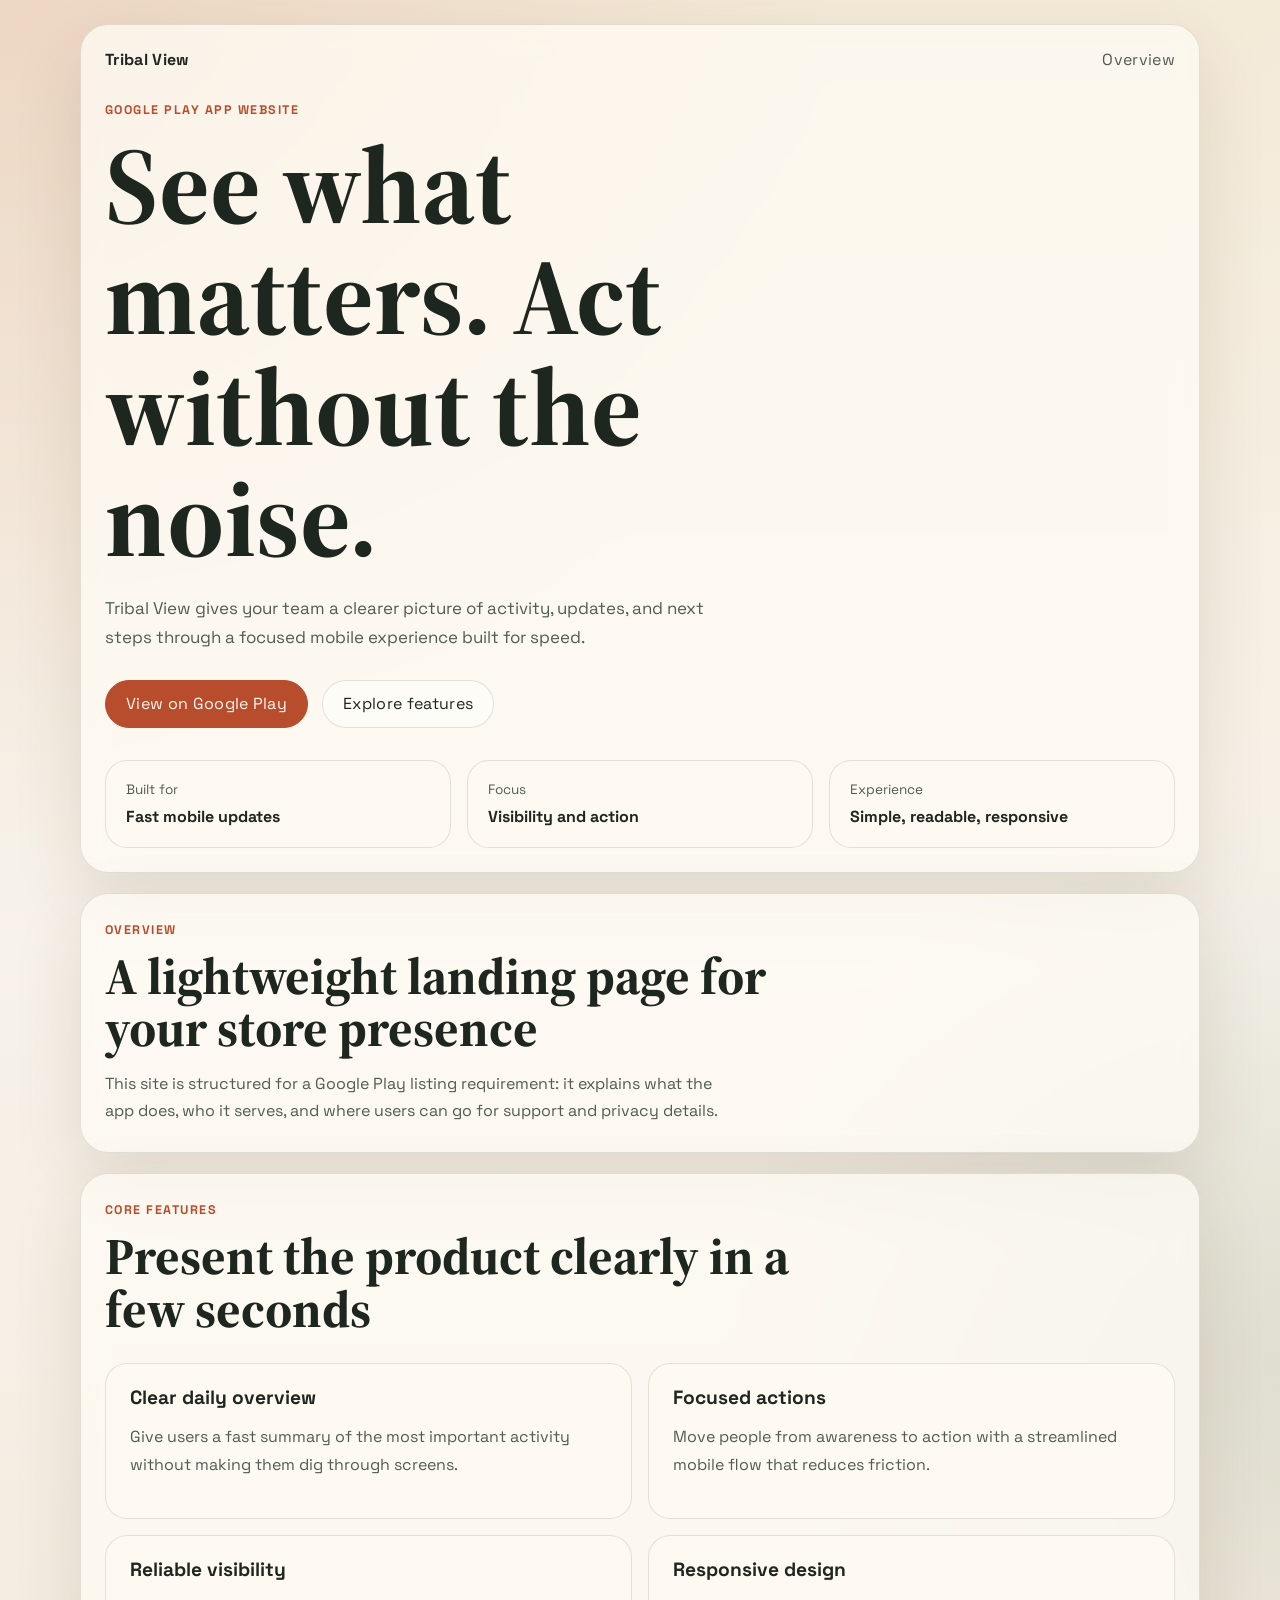
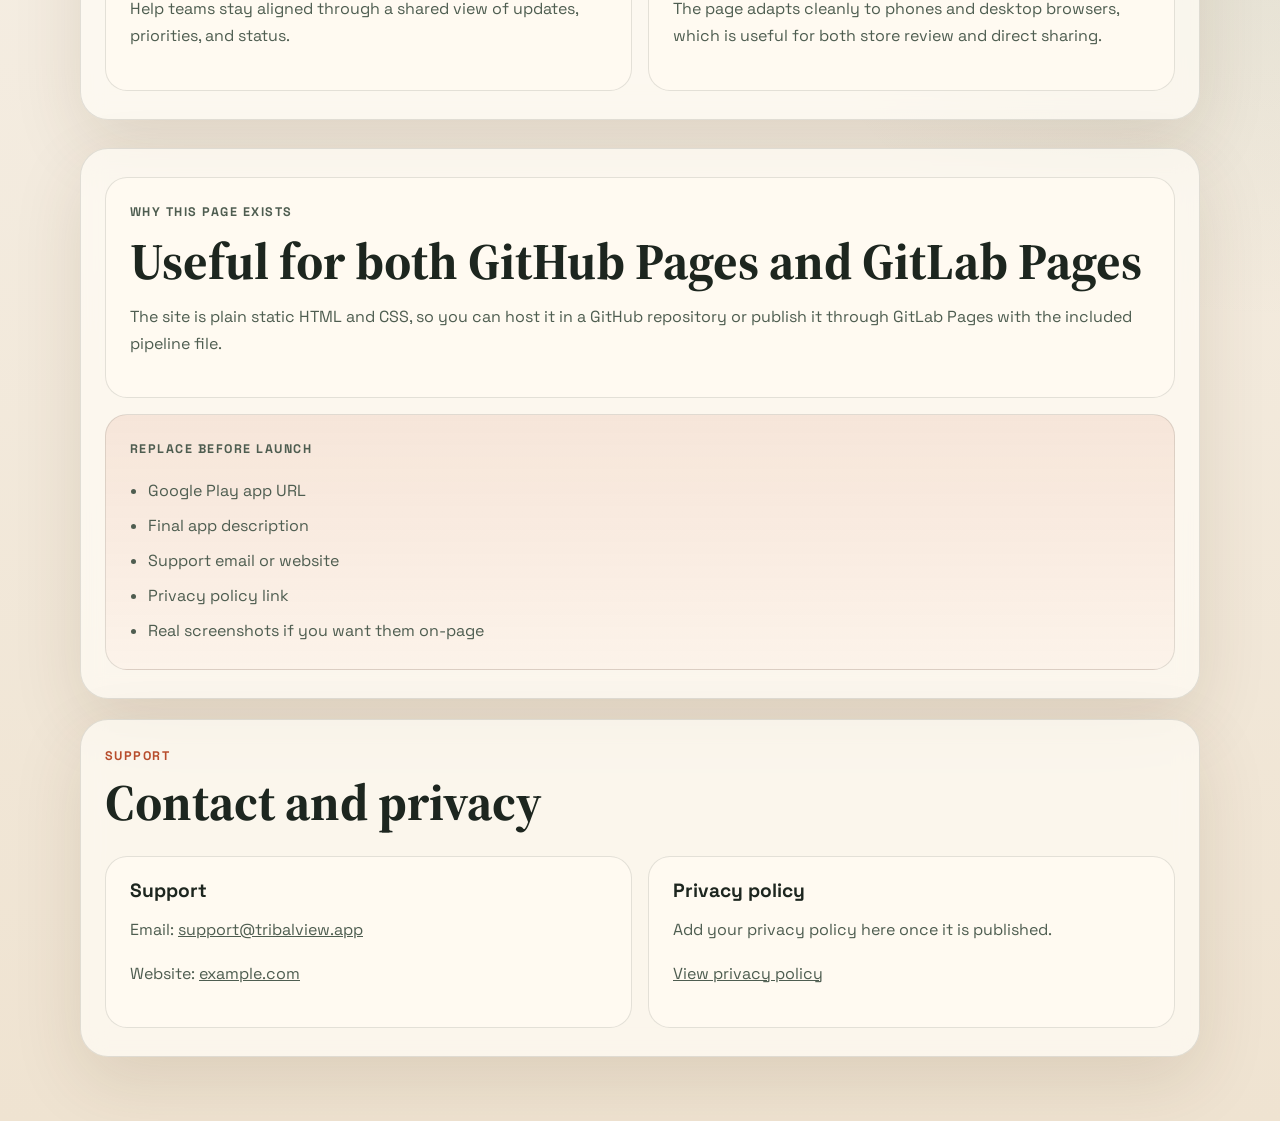
==== index.html @ 9abad9b6 "init" ====
<!DOCTYPE html>
<html lang="en">
  <head>
    <meta charset="UTF-8" />
    <meta name="viewport" content="width=device-width, initial-scale=1.0" />
    <title>Tribal View | App Overview</title>
    <meta
      name="description"
      content="Tribal View helps teams stay aligned with fast access to updates, visibility, and action in one place."
    />
    <link rel="preconnect" href="https://fonts.googleapis.com" />
    <link rel="preconnect" href="https://fonts.gstatic.com" crossorigin />
    <link
      href="https://fonts.googleapis.com/css2?family=Space+Grotesk:wght@400;500;700&family=Source+Serif+4:wght@400;600&display=swap"
      rel="stylesheet"
    />
    <link rel="stylesheet" href="styles.css" />
  </head>
  <body>
    <div class="page-shell">
      <header class="hero">
        <nav class="topbar">
          <div class="brand">Tribal View</div>
          <a class="nav-link" href="#overview">Overview</a>
        </nav>

        <div class="hero-copy">
          <p class="eyebrow">Google Play app website</p>
          <h1>See what matters. Act without the noise.</h1>
          <p class="lede">
            Tribal View gives your team a clearer picture of activity, updates,
            and next steps through a focused mobile experience built for speed.
          </p>

          <div class="hero-actions">
            <a class="button primary" href="https://play.google.com/store" target="_blank" rel="noreferrer">
              View on Google Play
            </a>
            <a class="button secondary" href="#features">Explore features</a>
          </div>
        </div>

        <section class="hero-card" aria-label="Application highlights">
          <div class="stat">
            <span class="stat-label">Built for</span>
            <strong>Fast mobile updates</strong>
          </div>
          <div class="stat">
            <span class="stat-label">Focus</span>
            <strong>Visibility and action</strong>
          </div>
          <div class="stat">
            <span class="stat-label">Experience</span>
            <strong>Simple, readable, responsive</strong>
          </div>
        </section>
      </header>

      <main>
        <section class="section intro" id="overview">
          <div class="section-heading">
            <p class="eyebrow">Overview</p>
            <h2>A lightweight landing page for your store presence</h2>
          </div>
          <p class="section-copy">
            This site is structured for a Google Play listing requirement: it
            explains what the app does, who it serves, and where users can go
            for support and privacy details.
          </p>
        </section>

        <section class="section grid-section" id="features">
          <div class="section-heading">
            <p class="eyebrow">Core features</p>
            <h2>Present the product clearly in a few seconds</h2>
          </div>

          <div class="feature-grid">
            <article class="panel">
              <h3>Clear daily overview</h3>
              <p>
                Give users a fast summary of the most important activity without
                making them dig through screens.
              </p>
            </article>
            <article class="panel">
              <h3>Focused actions</h3>
              <p>
                Move people from awareness to action with a streamlined mobile
                flow that reduces friction.
              </p>
            </article>
            <article class="panel">
              <h3>Reliable visibility</h3>
              <p>
                Help teams stay aligned through a shared view of updates,
                priorities, and status.
              </p>
            </article>
            <article class="panel">
              <h3>Responsive design</h3>
              <p>
                The page adapts cleanly to phones and desktop browsers, which is
                useful for both store review and direct sharing.
              </p>
            </article>
          </div>
        </section>

        <section class="section split-section">
          <article class="panel large">
            <p class="eyebrow">Why this page exists</p>
            <h2>Useful for both GitHub Pages and GitLab Pages</h2>
            <p>
              The site is plain static HTML and CSS, so you can host it in a
              GitHub repository or publish it through GitLab Pages with the
              included pipeline file.
            </p>
          </article>

          <article class="panel accent">
            <p class="eyebrow">Replace before launch</p>
            <ul class="checklist">
              <li>Google Play app URL</li>
              <li>Final app description</li>
              <li>Support email or website</li>
              <li>Privacy policy link</li>
              <li>Real screenshots if you want them on-page</li>
            </ul>
          </article>
        </section>

        <section class="section support-section">
          <div class="section-heading">
            <p class="eyebrow">Support</p>
            <h2>Contact and privacy</h2>
          </div>

          <div class="support-grid">
            <article class="panel">
              <h3>Support</h3>
              <p>Email: <a href="mailto:support@tribalview.app">support@tribalview.app</a></p>
              <p>Website: <a href="https://example.com" target="_blank" rel="noreferrer">example.com</a></p>
            </article>
            <article class="panel">
              <h3>Privacy policy</h3>
              <p>
                Add your privacy policy here once it is published.
              </p>
              <p>
                <a href="https://example.com/privacy" target="_blank" rel="noreferrer">View privacy policy</a>
              </p>
            </article>
          </div>
        </section>
      </main>
    </div>
  </body>
</html>
---- styles.css ----
:root {
  --bg: #f6efe4;
  --bg-strong: #ead7bb;
  --paper: rgba(255, 252, 246, 0.72);
  --paper-strong: #fffaf1;
  --ink: #1d261f;
  --muted: #4e5d50;
  --line: rgba(29, 38, 31, 0.12);
  --accent: #b74d2c;
  --accent-dark: #8f3216;
  --shadow: 0 24px 70px rgba(76, 48, 19, 0.12);
}

* {
  box-sizing: border-box;
}

html {
  scroll-behavior: smooth;
}

body {
  margin: 0;
  min-height: 100vh;
  font-family: "Space Grotesk", sans-serif;
  color: var(--ink);
  background:
    radial-gradient(circle at top left, rgba(183, 77, 44, 0.12), transparent 28%),
    radial-gradient(circle at right, rgba(90, 120, 87, 0.14), transparent 30%),
    linear-gradient(180deg, #f4ead8 0%, #f7f2ea 35%, #efe3d1 100%);
}

a {
  color: inherit;
}

.page-shell {
  width: min(1120px, calc(100% - 32px));
  margin: 0 auto;
  padding: 24px 0 64px;
}

.hero,
.section {
  position: relative;
  overflow: hidden;
  border: 1px solid var(--line);
  border-radius: 28px;
  background: var(--paper);
  backdrop-filter: blur(12px);
  box-shadow: var(--shadow);
}

.hero {
  display: grid;
  gap: 32px;
  padding: 24px;
}

.topbar {
  display: flex;
  align-items: center;
  justify-content: space-between;
  gap: 16px;
}

.brand,
.button,
.nav-link {
  letter-spacing: 0.02em;
}

.brand {
  font-weight: 700;
}

.nav-link {
  color: var(--muted);
  text-decoration: none;
}

.hero-copy {
  max-width: 700px;
}

.eyebrow {
  margin: 0 0 12px;
  font-size: 0.78rem;
  font-weight: 700;
  text-transform: uppercase;
  letter-spacing: 0.12em;
  color: var(--accent);
}

h1,
h2,
h3 {
  margin: 0;
  line-height: 1.02;
}

h1,
h2 {
  font-family: "Source Serif 4", serif;
}

h1 {
  max-width: 12ch;
  font-size: clamp(3.4rem, 9vw, 6.8rem);
}

h2 {
  font-size: clamp(2rem, 4vw, 3.5rem);
}

h3 {
  font-size: 1.2rem;
}

.lede,
.section-copy,
.panel p,
.checklist,
.support-grid p {
  color: var(--muted);
  line-height: 1.7;
}

.lede {
  max-width: 58ch;
  margin: 20px 0 0;
  font-size: 1.06rem;
}

.hero-actions {
  display: flex;
  flex-wrap: wrap;
  gap: 14px;
  margin-top: 28px;
}

.button {
  display: inline-flex;
  align-items: center;
  justify-content: center;
  min-height: 48px;
  padding: 0 20px;
  border-radius: 999px;
  border: 1px solid var(--line);
  text-decoration: none;
  transition: transform 160ms ease, background-color 160ms ease;
}

.button:hover,
.button:focus-visible {
  transform: translateY(-1px);
}

.button.primary {
  background: var(--accent);
  border-color: var(--accent);
  color: #fff7f2;
}

.button.primary:hover,
.button.primary:focus-visible {
  background: var(--accent-dark);
}

.button.secondary {
  background: rgba(255, 255, 255, 0.44);
}

.hero-card,
.feature-grid,
.support-grid,
.split-section {
  display: grid;
  gap: 16px;
}

.hero-card {
  grid-template-columns: repeat(3, minmax(0, 1fr));
}

.stat,
.panel {
  border: 1px solid var(--line);
  border-radius: 22px;
  background: var(--paper-strong);
}

.stat {
  padding: 20px;
}

.stat-label {
  display: block;
  margin-bottom: 8px;
  color: var(--muted);
  font-size: 0.85rem;
}

.section {
  margin-top: 20px;
  padding: 28px 24px;
}

.section-heading {
  max-width: 720px;
}

.section-copy {
  max-width: 62ch;
  margin: 16px 0 0;
}

.grid-section .feature-grid,
.support-grid,
.split-section {
  margin-top: 28px;
}

.feature-grid,
.support-grid {
  grid-template-columns: repeat(2, minmax(0, 1fr));
}

.panel {
  padding: 24px;
}

.panel h3 {
  margin-bottom: 10px;
}

.panel.large {
  min-height: 100%;
}

.panel.accent {
  background:
    linear-gradient(180deg, rgba(183, 77, 44, 0.12), rgba(183, 77, 44, 0.04)),
    var(--paper-strong);
}

.checklist {
  margin: 16px 0 0;
  padding-left: 18px;
}

.checklist li + li {
  margin-top: 8px;
}

@media (max-width: 860px) {
  .hero-card,
  .feature-grid,
  .support-grid,
  .split-section {
    grid-template-columns: 1fr;
  }

  h1 {
    max-width: 100%;
  }
}

@media (max-width: 640px) {
  .page-shell {
    width: min(100% - 20px, 1120px);
    padding-top: 10px;
  }

  .hero,
  .section {
    border-radius: 24px;
  }

  .hero,
  .section,
  .panel,
  .stat {
    padding-left: 18px;
    padding-right: 18px;
  }

  .topbar {
    align-items: flex-start;
    flex-direction: column;
  }

  h1 {
    font-size: clamp(2.8rem, 18vw, 4.4rem);
  }
}
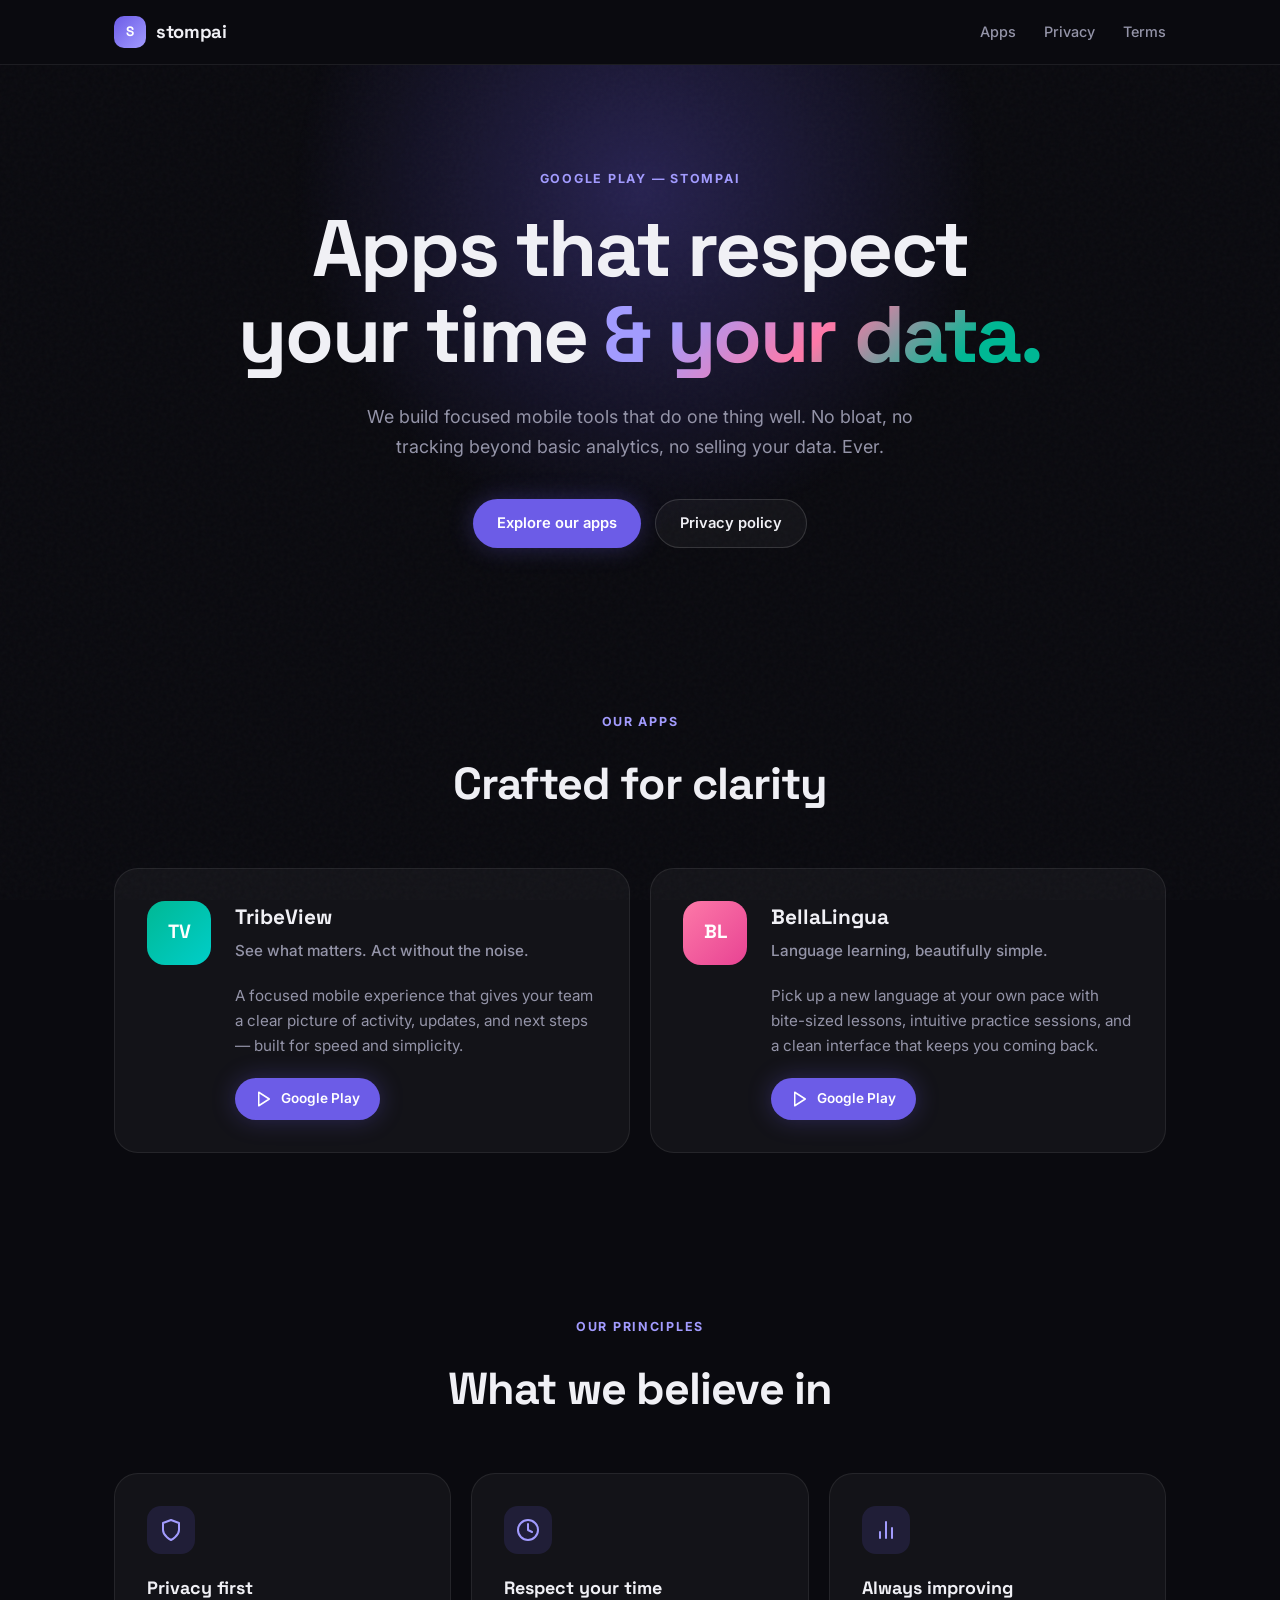
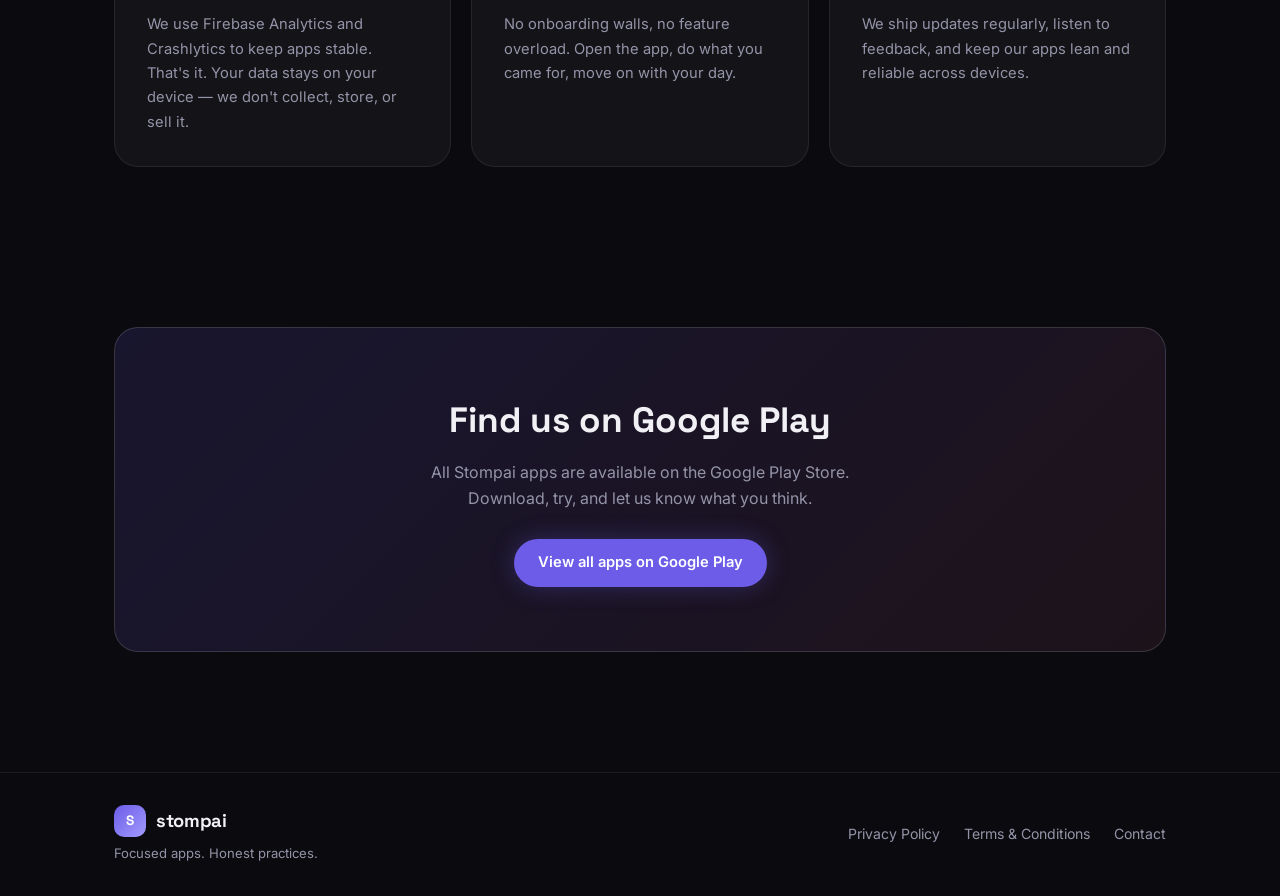
==== commit 000ac306: "updated site" ====
--- a/index.html
+++ b/index.html
@@ -3,157 +3,163 @@
   <head>
     <meta charset="UTF-8" />
     <meta name="viewport" content="width=device-width, initial-scale=1.0" />
-    <title>Tribal View | App Overview</title>
+    <title>Stompai | Mobile Apps</title>
     <meta
       name="description"
-      content="Tribal View helps teams stay aligned with fast access to updates, visibility, and action in one place."
+      content="Stompai builds focused, beautifully crafted mobile apps. Discover TribeView, BellaLingua, and more on Google Play."
     />
     <link rel="preconnect" href="https://fonts.googleapis.com" />
     <link rel="preconnect" href="https://fonts.gstatic.com" crossorigin />
     <link
-      href="https://fonts.googleapis.com/css2?family=Space+Grotesk:wght@400;500;700&family=Source+Serif+4:wght@400;600&display=swap"
+      href="https://fonts.googleapis.com/css2?family=Inter:wght@400;500;600;700;800&family=Space+Grotesk:wght@400;500;700&display=swap"
       rel="stylesheet"
     />
     <link rel="stylesheet" href="styles.css" />
   </head>
   <body>
-    <div class="page-shell">
-      <header class="hero">
-        <nav class="topbar">
-          <div class="brand">Tribal View</div>
-          <a class="nav-link" href="#overview">Overview</a>
-        </nav>
+    <div class="noise"></div>
 
-        <div class="hero-copy">
-          <p class="eyebrow">Google Play app website</p>
-          <h1>See what matters. Act without the noise.</h1>
-          <p class="lede">
-            Tribal View gives your team a clearer picture of activity, updates,
-            and next steps through a focused mobile experience built for speed.
-          </p>
+    <nav class="topbar">
+      <div class="topbar-inner">
+        <a href="/" class="brand">
+          <span class="brand-icon">S</span>
+          <span>stompai</span>
+        </a>
+        <div class="nav-links">
+          <a href="#apps">Apps</a>
+          <a href="privacy.html">Privacy</a>
+          <a href="terms.html">Terms</a>
+        </div>
+      </div>
+    </nav>
 
-          <div class="hero-actions">
-            <a class="button primary" href="https://play.google.com/store" target="_blank" rel="noreferrer">
-              View on Google Play
-            </a>
-            <a class="button secondary" href="#features">Explore features</a>
+    <header class="hero">
+      <div class="hero-inner">
+        <p class="eyebrow">Google Play &mdash; Stompai</p>
+        <h1>Apps that respect your time <span class="gradient-text">&amp; your data.</span></h1>
+        <p class="lede">
+          We build focused mobile tools that do one thing well. No bloat, no tracking beyond basic analytics, no selling your data. Ever.
+        </p>
+        <div class="hero-actions">
+          <a class="btn btn-primary" href="#apps">Explore our apps</a>
+          <a class="btn btn-ghost" href="privacy.html">Privacy policy</a>
+        </div>
+      </div>
+      <div class="hero-glow"></div>
+    </header>
+
+    <main>
+      <section class="apps-section" id="apps">
+        <div class="section-header">
+          <p class="eyebrow">Our Apps</p>
+          <h2>Crafted for clarity</h2>
+        </div>
+
+        <div class="app-grid">
+          <article class="app-card">
+            <div class="app-card-icon tribeview-icon">TV</div>
+            <div class="app-card-body">
+              <h3>TribeView</h3>
+              <p class="app-tagline">See what matters. Act without the noise.</p>
+              <p>
+                A focused mobile experience that gives your team a clear picture of activity, updates, and next steps &mdash; built for speed and simplicity.
+              </p>
+              <a
+                class="btn btn-primary btn-sm"
+                href="https://play.google.com/store/apps/developer?id=Stompai"
+                target="_blank"
+                rel="noreferrer"
+              >
+                <svg width="18" height="18" viewBox="0 0 24 24" fill="none" stroke="currentColor" stroke-width="2" stroke-linecap="round" stroke-linejoin="round"><polygon points="5 3 19 12 5 21 5 3"></polygon></svg>
+                Google Play
+              </a>
+            </div>
+          </article>
+
+          <article class="app-card">
+            <div class="app-card-icon bellalingua-icon">BL</div>
+            <div class="app-card-body">
+              <h3>BellaLingua</h3>
+              <p class="app-tagline">Language learning, beautifully simple.</p>
+              <p>
+                Pick up a new language at your own pace with bite-sized lessons, intuitive practice sessions, and a clean interface that keeps you coming back.
+              </p>
+              <a
+                class="btn btn-primary btn-sm"
+                href="https://play.google.com/store/apps/developer?id=Stompai"
+                target="_blank"
+                rel="noreferrer"
+              >
+                <svg width="18" height="18" viewBox="0 0 24 24" fill="none" stroke="currentColor" stroke-width="2" stroke-linecap="round" stroke-linejoin="round"><polygon points="5 3 19 12 5 21 5 3"></polygon></svg>
+                Google Play
+              </a>
+            </div>
+          </article>
+        </div>
+      </section>
+
+      <section class="values-section">
+        <div class="section-header">
+          <p class="eyebrow">Our Principles</p>
+          <h2>What we believe in</h2>
+        </div>
+
+        <div class="values-grid">
+          <div class="value-card">
+            <div class="value-icon">
+              <svg width="24" height="24" viewBox="0 0 24 24" fill="none" stroke="currentColor" stroke-width="2" stroke-linecap="round" stroke-linejoin="round"><path d="M12 22s8-4 8-10V5l-8-3-8 3v7c0 6 8 10 8 10z"></path></svg>
+            </div>
+            <h3>Privacy first</h3>
+            <p>We use Firebase Analytics and Crashlytics to keep apps stable. That's it. Your data stays on your device &mdash; we don't collect, store, or sell it.</p>
+          </div>
+          <div class="value-card">
+            <div class="value-icon">
+              <svg width="24" height="24" viewBox="0 0 24 24" fill="none" stroke="currentColor" stroke-width="2" stroke-linecap="round" stroke-linejoin="round"><circle cx="12" cy="12" r="10"></circle><polyline points="12 6 12 12 16 14"></polyline></svg>
+            </div>
+            <h3>Respect your time</h3>
+            <p>No onboarding walls, no feature overload. Open the app, do what you came for, move on with your day.</p>
+          </div>
+          <div class="value-card">
+            <div class="value-icon">
+              <svg width="24" height="24" viewBox="0 0 24 24" fill="none" stroke="currentColor" stroke-width="2" stroke-linecap="round" stroke-linejoin="round"><path d="M18 20V10"></path><path d="M12 20V4"></path><path d="M6 20v-6"></path></svg>
+            </div>
+            <h3>Always improving</h3>
+            <p>We ship updates regularly, listen to feedback, and keep our apps lean and reliable across devices.</p>
           </div>
         </div>
+      </section>
 
-        <section class="hero-card" aria-label="Application highlights">
-          <div class="stat">
-            <span class="stat-label">Built for</span>
-            <strong>Fast mobile updates</strong>
-          </div>
-          <div class="stat">
-            <span class="stat-label">Focus</span>
-            <strong>Visibility and action</strong>
-          </div>
-          <div class="stat">
-            <span class="stat-label">Experience</span>
-            <strong>Simple, readable, responsive</strong>
-          </div>
-        </section>
-      </header>
+      <section class="cta-section">
+        <div class="cta-card">
+          <h2>Find us on Google Play</h2>
+          <p>All Stompai apps are available on the Google Play Store. Download, try, and let us know what you think.</p>
+          <a
+            class="btn btn-primary"
+            href="https://play.google.com/store/apps/developer?id=Stompai"
+            target="_blank"
+            rel="noreferrer"
+          >
+            View all apps on Google Play
+          </a>
+        </div>
+      </section>
+    </main>
 
-      <main>
-        <section class="section intro" id="overview">
-          <div class="section-heading">
-            <p class="eyebrow">Overview</p>
-            <h2>A lightweight landing page for your store presence</h2>
-          </div>
-          <p class="section-copy">
-            This site is structured for a Google Play listing requirement: it
-            explains what the app does, who it serves, and where users can go
-            for support and privacy details.
-          </p>
-        </section>
-
-        <section class="section grid-section" id="features">
-          <div class="section-heading">
-            <p class="eyebrow">Core features</p>
-            <h2>Present the product clearly in a few seconds</h2>
-          </div>
-
-          <div class="feature-grid">
-            <article class="panel">
-              <h3>Clear daily overview</h3>
-              <p>
-                Give users a fast summary of the most important activity without
-                making them dig through screens.
-              </p>
-            </article>
-            <article class="panel">
-              <h3>Focused actions</h3>
-              <p>
-                Move people from awareness to action with a streamlined mobile
-                flow that reduces friction.
-              </p>
-            </article>
-            <article class="panel">
-              <h3>Reliable visibility</h3>
-              <p>
-                Help teams stay aligned through a shared view of updates,
-                priorities, and status.
-              </p>
-            </article>
-            <article class="panel">
-              <h3>Responsive design</h3>
-              <p>
-                The page adapts cleanly to phones and desktop browsers, which is
-                useful for both store review and direct sharing.
-              </p>
-            </article>
-          </div>
-        </section>
-
-        <section class="section split-section">
-          <article class="panel large">
-            <p class="eyebrow">Why this page exists</p>
-            <h2>Useful for both GitHub Pages and GitLab Pages</h2>
-            <p>
-              The site is plain static HTML and CSS, so you can host it in a
-              GitHub repository or publish it through GitLab Pages with the
-              included pipeline file.
-            </p>
-          </article>
-
-          <article class="panel accent">
-            <p class="eyebrow">Replace before launch</p>
-            <ul class="checklist">
-              <li>Google Play app URL</li>
-              <li>Final app description</li>
-              <li>Support email or website</li>
-              <li>Privacy policy link</li>
-              <li>Real screenshots if you want them on-page</li>
-            </ul>
-          </article>
-        </section>
-
-        <section class="section support-section">
-          <div class="section-heading">
-            <p class="eyebrow">Support</p>
-            <h2>Contact and privacy</h2>
-          </div>
-
-          <div class="support-grid">
-            <article class="panel">
-              <h3>Support</h3>
-              <p>Email: <a href="mailto:support@tribalview.app">support@tribalview.app</a></p>
-              <p>Website: <a href="https://example.com" target="_blank" rel="noreferrer">example.com</a></p>
-            </article>
-            <article class="panel">
-              <h3>Privacy policy</h3>
-              <p>
-                Add your privacy policy here once it is published.
-              </p>
-              <p>
-                <a href="https://example.com/privacy" target="_blank" rel="noreferrer">View privacy policy</a>
-              </p>
-            </article>
-          </div>
-        </section>
-      </main>
-    </div>
+    <footer class="site-footer">
+      <div class="footer-inner">
+        <div class="footer-brand">
+          <a href="/" class="brand">
+            <span class="brand-icon">S</span>
+            <span>stompai</span>
+          </a>
+          <p class="footer-copy">Focused apps. Honest practices.</p>
+        </div>
+        <div class="footer-links">
+          <a href="privacy.html">Privacy Policy</a>
+          <a href="terms.html">Terms &amp; Conditions</a>
+          <a href="mailto:support@stompai.com">Contact</a>
+        </div>
+      </div>
+    </footer>
   </body>
 </html>
--- a/styles.css
+++ b/styles.css
@@ -1,18 +1,26 @@
 :root {
-  --bg: #f6efe4;
-  --bg-strong: #ead7bb;
-  --paper: rgba(255, 252, 246, 0.72);
-  --paper-strong: #fffaf1;
-  --ink: #1d261f;
-  --muted: #4e5d50;
-  --line: rgba(29, 38, 31, 0.12);
-  --accent: #b74d2c;
-  --accent-dark: #8f3216;
-  --shadow: 0 24px 70px rgba(76, 48, 19, 0.12);
+  --bg: #0a0a0f;
+  --bg-elevated: #12121a;
+  --surface: rgba(255, 255, 255, 0.04);
+  --surface-hover: rgba(255, 255, 255, 0.07);
+  --border: rgba(255, 255, 255, 0.08);
+  --border-bright: rgba(255, 255, 255, 0.14);
+  --ink: #f0f0f5;
+  --ink-muted: #9494a8;
+  --accent: #6c5ce7;
+  --accent-bright: #a29bfe;
+  --accent-glow: rgba(108, 92, 231, 0.3);
+  --tribeview: #00b894;
+  --bellalingua: #fd79a8;
+  --radius: 16px;
+  --radius-lg: 24px;
+  --shadow: 0 8px 32px rgba(0, 0, 0, 0.4);
 }
 
 * {
   box-sizing: border-box;
+  margin: 0;
+  padding: 0;
 }
 
 html {
@@ -20,277 +28,542 @@
 }
 
 body {
-  margin: 0;
-  min-height: 100vh;
-  font-family: "Space Grotesk", sans-serif;
-  color: var(--ink);
-  background:
-    radial-gradient(circle at top left, rgba(183, 77, 44, 0.12), transparent 28%),
-    radial-gradient(circle at right, rgba(90, 120, 87, 0.14), transparent 30%),
-    linear-gradient(180deg, #f4ead8 0%, #f7f2ea 35%, #efe3d1 100%);
+  font-family: "Inter", -apple-system, BlinkMacSystemFont, sans-serif;
+  color: var(--ink);
+  background: var(--bg);
+  line-height: 1.6;
+  -webkit-font-smoothing: antialiased;
+  overflow-x: hidden;
+}
+
+.noise {
+  position: fixed;
+  inset: 0;
+  z-index: 0;
+  opacity: 0.03;
+  background-image: url("data:image/svg+xml,%3Csvg viewBox='0 0 256 256' xmlns='http://www.w3.org/2000/svg'%3E%3Cfilter id='n'%3E%3CfeTurbulence type='fractalNoise' baseFrequency='0.9' numOctaves='4' stitchTiles='stitch'/%3E%3C/filter%3E%3Crect width='100%25' height='100%25' filter='url(%23n)'/%3E%3C/svg%3E");
+  pointer-events: none;
 }
 
 a {
-  color: inherit;
-}
-
-.page-shell {
-  width: min(1120px, calc(100% - 32px));
+  color: var(--accent-bright);
+  text-decoration: none;
+  transition: color 0.2s;
+}
+
+a:hover {
+  color: #fff;
+}
+
+/* ===== NAV ===== */
+
+.topbar {
+  position: sticky;
+  top: 0;
+  z-index: 100;
+  padding: 16px 0;
+  backdrop-filter: blur(20px);
+  background: rgba(10, 10, 15, 0.8);
+  border-bottom: 1px solid var(--border);
+}
+
+.topbar-inner {
+  display: flex;
+  align-items: center;
+  justify-content: space-between;
+  max-width: 1100px;
   margin: 0 auto;
-  padding: 24px 0 64px;
-}
-
-.hero,
-.section {
+  padding: 0 24px;
+}
+
+.brand {
+  display: flex;
+  align-items: center;
+  gap: 10px;
+  font-family: "Space Grotesk", sans-serif;
+  font-weight: 700;
+  font-size: 1.15rem;
+  color: var(--ink);
+  text-decoration: none;
+  letter-spacing: -0.02em;
+}
+
+.brand:hover {
+  color: var(--ink);
+}
+
+.brand-icon {
+  display: flex;
+  align-items: center;
+  justify-content: center;
+  width: 32px;
+  height: 32px;
+  border-radius: 10px;
+  background: linear-gradient(135deg, var(--accent), #a29bfe);
+  color: #fff;
+  font-size: 0.85rem;
+  font-weight: 800;
+}
+
+.nav-links {
+  display: flex;
+  gap: 28px;
+}
+
+.nav-links a {
+  color: var(--ink-muted);
+  font-size: 0.9rem;
+  font-weight: 500;
+  text-decoration: none;
+  transition: color 0.2s;
+}
+
+.nav-links a:hover,
+.nav-links a.active {
+  color: var(--ink);
+}
+
+/* ===== HERO ===== */
+
+.hero {
   position: relative;
+  max-width: 1100px;
+  margin: 0 auto;
+  padding: 100px 24px 80px;
+  text-align: center;
   overflow: hidden;
-  border: 1px solid var(--line);
-  border-radius: 28px;
-  background: var(--paper);
-  backdrop-filter: blur(12px);
+}
+
+.hero-inner {
+  position: relative;
+  z-index: 1;
+}
+
+.hero-glow {
+  position: absolute;
+  top: -40%;
+  left: 50%;
+  transform: translateX(-50%);
+  width: 700px;
+  height: 700px;
+  background: radial-gradient(circle, var(--accent-glow) 0%, transparent 70%);
+  pointer-events: none;
+  z-index: 0;
+}
+
+.eyebrow {
+  display: inline-block;
+  margin-bottom: 16px;
+  font-size: 0.78rem;
+  font-weight: 700;
+  text-transform: uppercase;
+  letter-spacing: 0.14em;
+  color: var(--accent-bright);
+}
+
+h1 {
+  font-family: "Space Grotesk", sans-serif;
+  font-size: clamp(2.8rem, 7vw, 5rem);
+  font-weight: 800;
+  line-height: 1.08;
+  letter-spacing: -0.03em;
+  max-width: 16ch;
+  margin: 0 auto;
+}
+
+.gradient-text {
+  background: linear-gradient(135deg, var(--accent-bright) 20%, #fd79a8 50%, #00b894 80%);
+  -webkit-background-clip: text;
+  background-clip: text;
+  -webkit-text-fill-color: transparent;
+}
+
+.lede {
+  max-width: 52ch;
+  margin: 24px auto 0;
+  font-size: 1.12rem;
+  color: var(--ink-muted);
+  line-height: 1.7;
+}
+
+.hero-actions {
+  display: flex;
+  justify-content: center;
+  gap: 14px;
+  margin-top: 36px;
+  flex-wrap: wrap;
+}
+
+/* ===== BUTTONS ===== */
+
+.btn {
+  display: inline-flex;
+  align-items: center;
+  gap: 8px;
+  padding: 12px 24px;
+  border-radius: 999px;
+  font-size: 0.92rem;
+  font-weight: 600;
+  text-decoration: none;
+  transition: all 0.2s ease;
+  cursor: pointer;
+  border: none;
+}
+
+.btn-primary {
+  background: var(--accent);
+  color: #fff;
+  box-shadow: 0 0 24px var(--accent-glow);
+}
+
+.btn-primary:hover {
+  background: #7c6ef0;
+  color: #fff;
+  transform: translateY(-1px);
+  box-shadow: 0 0 36px var(--accent-glow);
+}
+
+.btn-ghost {
+  background: var(--surface);
+  color: var(--ink);
+  border: 1px solid var(--border-bright);
+}
+
+.btn-ghost:hover {
+  background: var(--surface-hover);
+  color: var(--ink);
+  transform: translateY(-1px);
+}
+
+.btn-sm {
+  padding: 10px 20px;
+  font-size: 0.85rem;
+}
+
+/* ===== SECTIONS ===== */
+
+.apps-section,
+.values-section,
+.cta-section {
+  max-width: 1100px;
+  margin: 0 auto;
+  padding: 80px 24px;
+}
+
+.section-header {
+  text-align: center;
+  margin-bottom: 48px;
+}
+
+.section-header h2 {
+  font-family: "Space Grotesk", sans-serif;
+  font-size: clamp(1.8rem, 4vw, 2.8rem);
+  font-weight: 700;
+  letter-spacing: -0.02em;
+}
+
+/* ===== APP CARDS ===== */
+
+.app-grid {
+  display: grid;
+  grid-template-columns: repeat(2, 1fr);
+  gap: 20px;
+}
+
+.app-card {
+  display: flex;
+  gap: 24px;
+  padding: 32px;
+  border-radius: var(--radius-lg);
+  background: var(--surface);
+  border: 1px solid var(--border);
+  transition: all 0.3s ease;
+}
+
+.app-card:hover {
+  border-color: var(--border-bright);
+  background: var(--surface-hover);
   box-shadow: var(--shadow);
 }
 
-.hero {
+.app-card-icon {
+  flex-shrink: 0;
+  display: flex;
+  align-items: center;
+  justify-content: center;
+  width: 64px;
+  height: 64px;
+  border-radius: 18px;
+  font-family: "Space Grotesk", sans-serif;
+  font-weight: 800;
+  font-size: 1.2rem;
+  color: #fff;
+}
+
+.tribeview-icon {
+  background: linear-gradient(135deg, #00b894, #00cec9);
+}
+
+.bellalingua-icon {
+  background: linear-gradient(135deg, #fd79a8, #e84393);
+}
+
+.app-card-body h3 {
+  font-family: "Space Grotesk", sans-serif;
+  font-size: 1.3rem;
+  font-weight: 700;
+  margin-bottom: 4px;
+}
+
+.app-tagline {
+  font-size: 0.88rem;
+  color: var(--ink-muted);
+  font-weight: 500;
+  margin-bottom: 12px;
+}
+
+.app-card-body p {
+  color: var(--ink-muted);
+  font-size: 0.95rem;
+  line-height: 1.65;
+  margin-bottom: 20px;
+}
+
+/* ===== VALUES ===== */
+
+.values-grid {
   display: grid;
-  gap: 32px;
+  grid-template-columns: repeat(3, 1fr);
+  gap: 20px;
+}
+
+.value-card {
+  padding: 32px;
+  border-radius: var(--radius-lg);
+  background: var(--surface);
+  border: 1px solid var(--border);
+  transition: all 0.3s ease;
+}
+
+.value-card:hover {
+  border-color: var(--border-bright);
+  background: var(--surface-hover);
+}
+
+.value-icon {
+  display: flex;
+  align-items: center;
+  justify-content: center;
+  width: 48px;
+  height: 48px;
+  margin-bottom: 20px;
+  border-radius: 14px;
+  background: rgba(108, 92, 231, 0.15);
+  color: var(--accent-bright);
+}
+
+.value-card h3 {
+  font-family: "Space Grotesk", sans-serif;
+  font-size: 1.12rem;
+  font-weight: 700;
+  margin-bottom: 10px;
+}
+
+.value-card p {
+  color: var(--ink-muted);
+  font-size: 0.92rem;
+  line-height: 1.65;
+}
+
+/* ===== CTA ===== */
+
+.cta-card {
+  text-align: center;
+  padding: 64px 32px;
+  border-radius: var(--radius-lg);
+  background: linear-gradient(135deg, rgba(108, 92, 231, 0.15), rgba(253, 121, 168, 0.08));
+  border: 1px solid var(--border-bright);
+}
+
+.cta-card h2 {
+  font-family: "Space Grotesk", sans-serif;
+  font-size: clamp(1.6rem, 3vw, 2.2rem);
+  font-weight: 700;
+  margin-bottom: 12px;
+}
+
+.cta-card p {
+  color: var(--ink-muted);
+  max-width: 48ch;
+  margin: 0 auto 28px;
+  font-size: 1rem;
+}
+
+/* ===== FOOTER ===== */
+
+.site-footer {
+  border-top: 1px solid var(--border);
+  margin-top: 40px;
+}
+
+.footer-inner {
+  display: flex;
+  align-items: center;
+  justify-content: space-between;
+  max-width: 1100px;
+  margin: 0 auto;
+  padding: 32px 24px;
+}
+
+.footer-copy {
+  margin-top: 6px;
+  font-size: 0.82rem;
+  color: var(--ink-muted);
+}
+
+.footer-links {
+  display: flex;
+  gap: 24px;
+}
+
+.footer-links a {
+  color: var(--ink-muted);
+  font-size: 0.88rem;
+  text-decoration: none;
+}
+
+.footer-links a:hover {
+  color: var(--ink);
+}
+
+/* ===== LEGAL PAGES ===== */
+
+.legal-page {
+  max-width: 780px;
+  margin: 0 auto;
+  padding: 60px 24px 80px;
+}
+
+.legal-header {
+  margin-bottom: 48px;
+}
+
+.legal-header h1 {
+  font-size: clamp(2.2rem, 5vw, 3.2rem);
+  text-align: left;
+  max-width: 100%;
+}
+
+.legal-meta {
+  margin-top: 12px;
+  font-size: 0.88rem;
+  color: var(--ink-muted);
+}
+
+.legal-body section {
+  margin-bottom: 40px;
+}
+
+.legal-body h2 {
+  font-family: "Space Grotesk", sans-serif;
+  font-size: 1.4rem;
+  font-weight: 700;
+  margin-bottom: 14px;
+  letter-spacing: -0.01em;
+}
+
+.legal-body p {
+  color: var(--ink-muted);
+  margin-bottom: 12px;
+  line-height: 1.75;
+}
+
+.legal-body ul {
+  color: var(--ink-muted);
+  padding-left: 24px;
+  margin-bottom: 12px;
+}
+
+.legal-body li {
+  margin-bottom: 8px;
+  line-height: 1.65;
+}
+
+.legal-body a {
+  color: var(--accent-bright);
+}
+
+.legal-body a:hover {
+  text-decoration: underline;
+}
+
+.legal-card {
   padding: 24px;
-}
-
-.topbar {
-  display: flex;
-  align-items: center;
-  justify-content: space-between;
-  gap: 16px;
-}
-
-.brand,
-.button,
-.nav-link {
-  letter-spacing: 0.02em;
-}
-
-.brand {
-  font-weight: 700;
-}
-
-.nav-link {
-  color: var(--muted);
-  text-decoration: none;
-}
-
-.hero-copy {
-  max-width: 700px;
-}
-
-.eyebrow {
-  margin: 0 0 12px;
-  font-size: 0.78rem;
-  font-weight: 700;
-  text-transform: uppercase;
-  letter-spacing: 0.12em;
-  color: var(--accent);
-}
-
-h1,
-h2,
-h3 {
-  margin: 0;
-  line-height: 1.02;
-}
-
-h1,
-h2 {
-  font-family: "Source Serif 4", serif;
-}
-
-h1 {
-  max-width: 12ch;
-  font-size: clamp(3.4rem, 9vw, 6.8rem);
-}
-
-h2 {
-  font-size: clamp(2rem, 4vw, 3.5rem);
-}
-
-h3 {
-  font-size: 1.2rem;
-}
-
-.lede,
-.section-copy,
-.panel p,
-.checklist,
-.support-grid p {
-  color: var(--muted);
-  line-height: 1.7;
-}
-
-.lede {
-  max-width: 58ch;
-  margin: 20px 0 0;
-  font-size: 1.06rem;
-}
-
-.hero-actions {
-  display: flex;
-  flex-wrap: wrap;
-  gap: 14px;
-  margin-top: 28px;
-}
-
-.button {
-  display: inline-flex;
-  align-items: center;
-  justify-content: center;
-  min-height: 48px;
-  padding: 0 20px;
-  border-radius: 999px;
-  border: 1px solid var(--line);
-  text-decoration: none;
-  transition: transform 160ms ease, background-color 160ms ease;
-}
-
-.button:hover,
-.button:focus-visible {
-  transform: translateY(-1px);
-}
-
-.button.primary {
-  background: var(--accent);
-  border-color: var(--accent);
-  color: #fff7f2;
-}
-
-.button.primary:hover,
-.button.primary:focus-visible {
-  background: var(--accent-dark);
-}
-
-.button.secondary {
-  background: rgba(255, 255, 255, 0.44);
-}
-
-.hero-card,
-.feature-grid,
-.support-grid,
-.split-section {
-  display: grid;
-  gap: 16px;
-}
-
-.hero-card {
-  grid-template-columns: repeat(3, minmax(0, 1fr));
-}
-
-.stat,
-.panel {
-  border: 1px solid var(--line);
-  border-radius: 22px;
-  background: var(--paper-strong);
-}
-
-.stat {
-  padding: 20px;
-}
-
-.stat-label {
-  display: block;
+  margin: 16px 0;
+  border-radius: var(--radius);
+  background: var(--surface);
+  border: 1px solid var(--border);
+}
+
+.legal-card h3 {
+  font-family: "Space Grotesk", sans-serif;
+  font-size: 1.05rem;
+  font-weight: 700;
   margin-bottom: 8px;
-  color: var(--muted);
-  font-size: 0.85rem;
-}
-
-.section {
-  margin-top: 20px;
-  padding: 28px 24px;
-}
-
-.section-heading {
-  max-width: 720px;
-}
-
-.section-copy {
-  max-width: 62ch;
-  margin: 16px 0 0;
-}
-
-.grid-section .feature-grid,
-.support-grid,
-.split-section {
-  margin-top: 28px;
-}
-
-.feature-grid,
-.support-grid {
-  grid-template-columns: repeat(2, minmax(0, 1fr));
-}
-
-.panel {
-  padding: 24px;
-}
-
-.panel h3 {
-  margin-bottom: 10px;
-}
-
-.panel.large {
-  min-height: 100%;
-}
-
-.panel.accent {
-  background:
-    linear-gradient(180deg, rgba(183, 77, 44, 0.12), rgba(183, 77, 44, 0.04)),
-    var(--paper-strong);
-}
-
-.checklist {
-  margin: 16px 0 0;
-  padding-left: 18px;
-}
-
-.checklist li + li {
-  margin-top: 8px;
-}
+  color: var(--ink);
+}
+
+.legal-card p {
+  margin-bottom: 0;
+}
+
+/* ===== RESPONSIVE ===== */
 
 @media (max-width: 860px) {
-  .hero-card,
-  .feature-grid,
-  .support-grid,
-  .split-section {
+  .app-grid {
     grid-template-columns: 1fr;
   }
 
+  .values-grid {
+    grid-template-columns: 1fr;
+  }
+}
+
+@media (max-width: 640px) {
+  .hero {
+    padding: 60px 20px 50px;
+  }
+
   h1 {
-    max-width: 100%;
-  }
-}
-
-@media (max-width: 640px) {
-  .page-shell {
-    width: min(100% - 20px, 1120px);
-    padding-top: 10px;
-  }
-
-  .hero,
-  .section {
-    border-radius: 24px;
-  }
-
-  .hero,
-  .section,
-  .panel,
-  .stat {
-    padding-left: 18px;
-    padding-right: 18px;
-  }
-
-  .topbar {
-    align-items: flex-start;
+    font-size: clamp(2.2rem, 10vw, 3.2rem);
+  }
+
+  .app-card {
     flex-direction: column;
-  }
-
-  h1 {
-    font-size: clamp(2.8rem, 18vw, 4.4rem);
-  }
-}
+    gap: 16px;
+  }
+
+  .topbar-inner {
+    padding: 0 16px;
+  }
+
+  .nav-links {
+    gap: 18px;
+  }
+
+  .footer-inner {
+    flex-direction: column;
+    gap: 20px;
+    text-align: center;
+  }
+
+  .cta-card {
+    padding: 40px 20px;
+  }
+
+  .apps-section,
+  .values-section,
+  .cta-section {
+    padding: 50px 20px;
+  }
+}
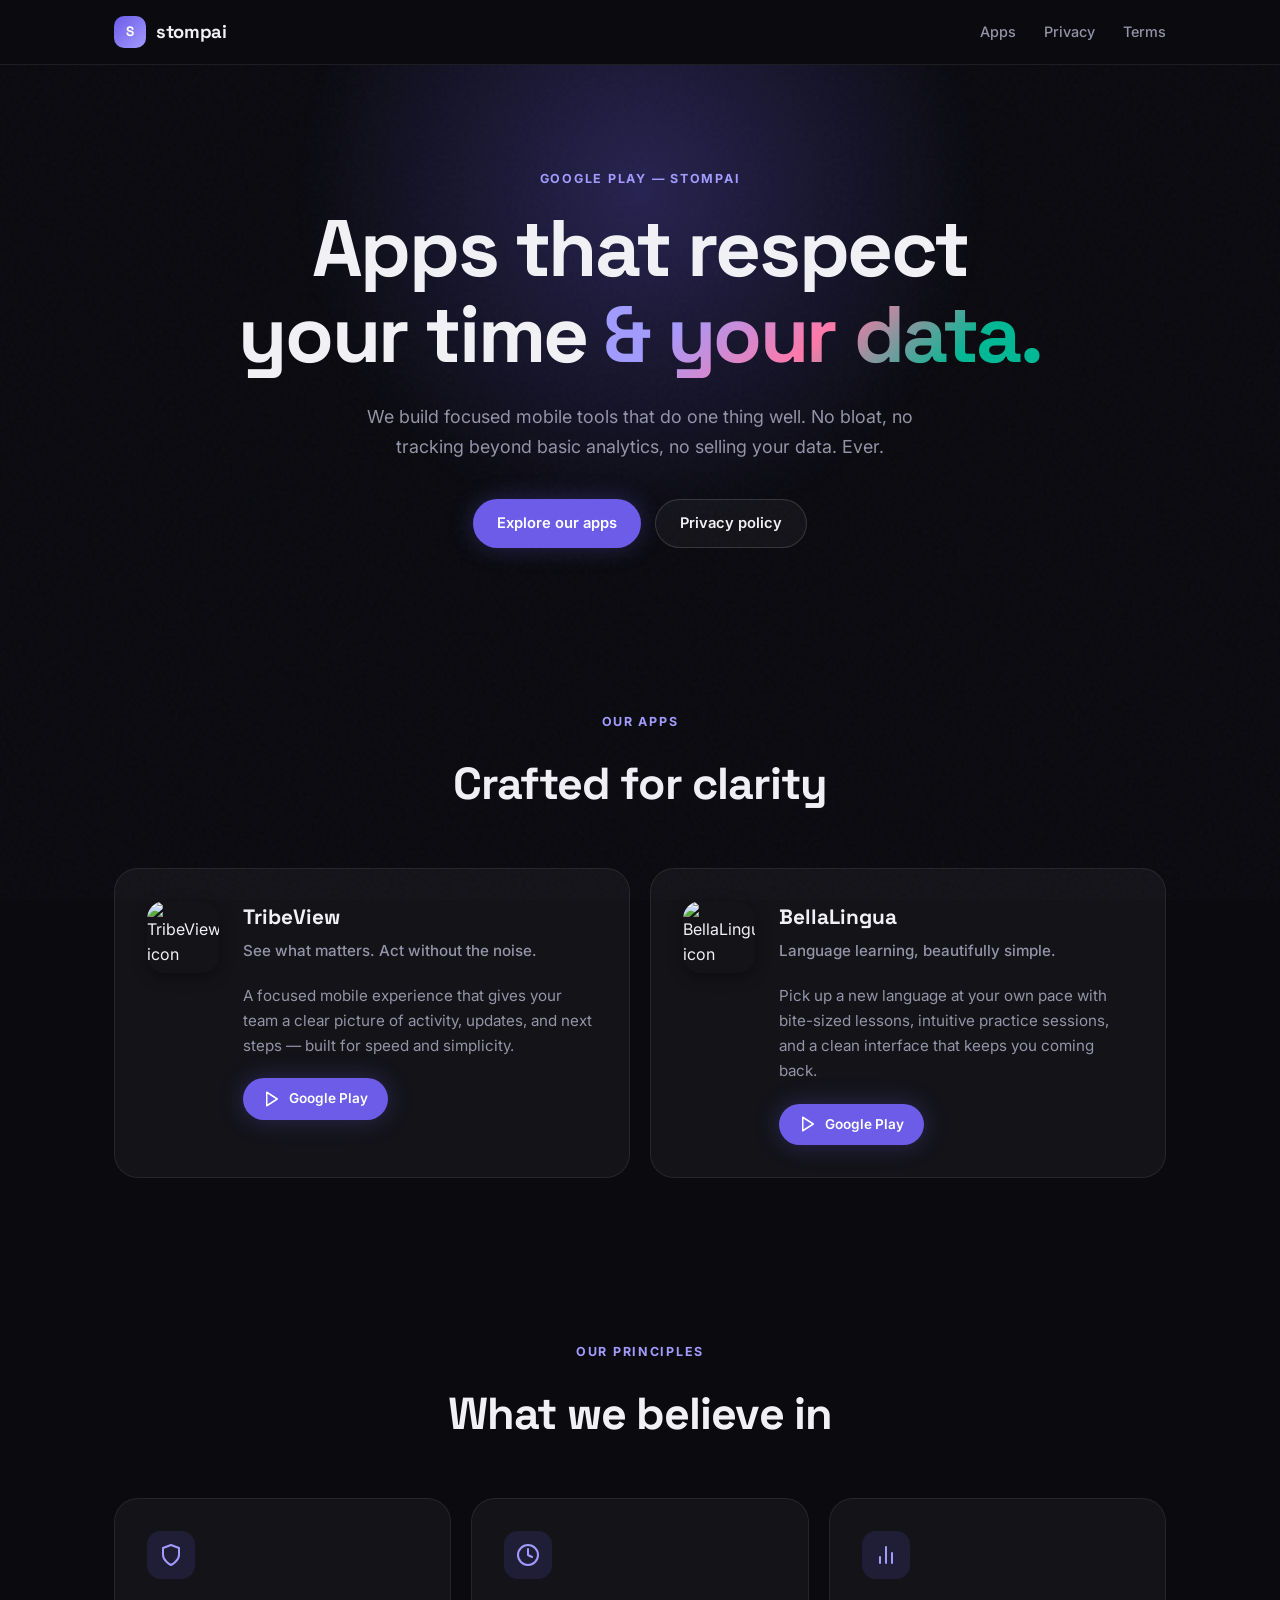
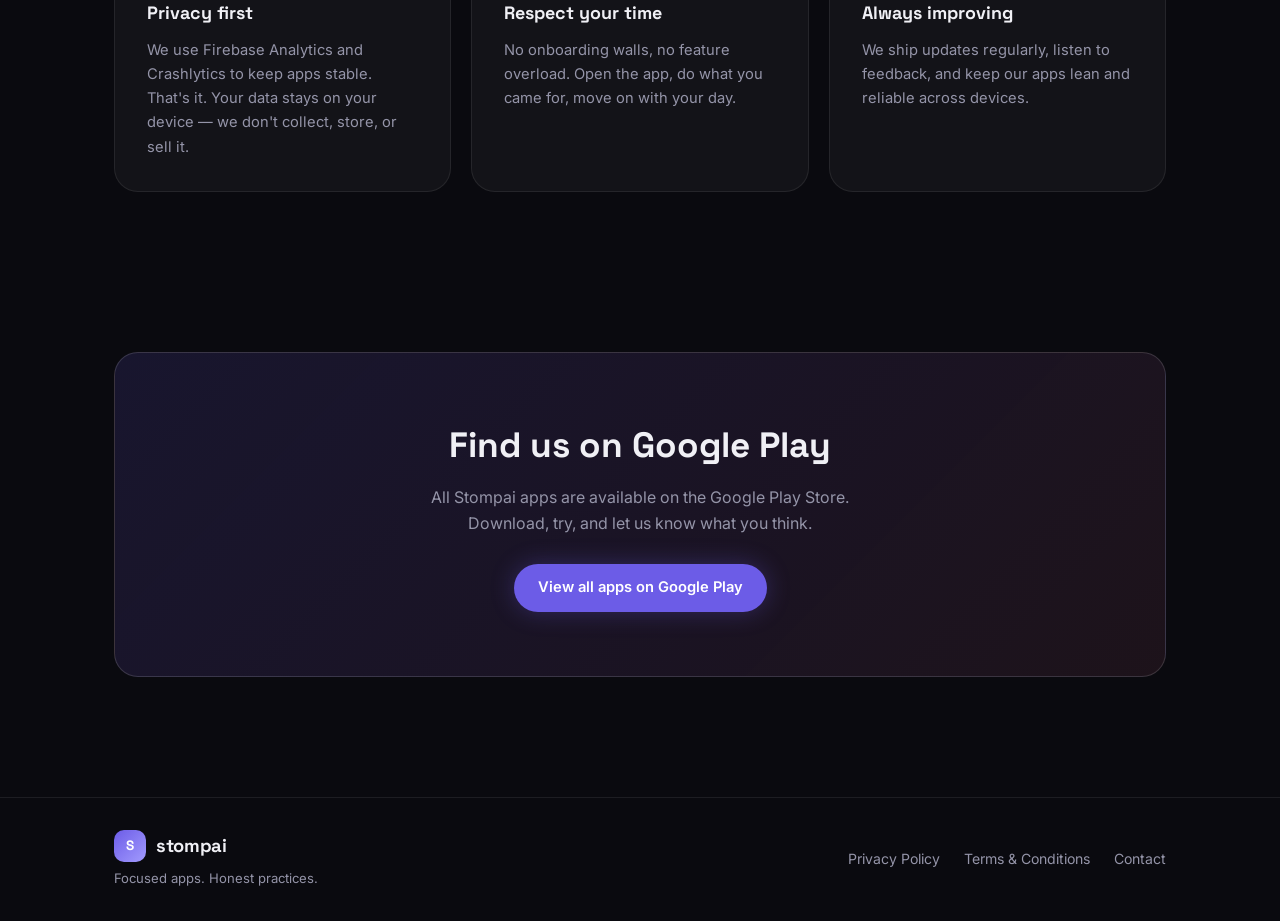
==== commit 85725d19: "icons" ====
--- a/index.html
+++ b/index.html
@@ -57,7 +57,7 @@
 
         <div class="app-grid">
           <article class="app-card">
-            <div class="app-card-icon tribeview-icon">TV</div>
+            <img class="app-card-icon" src="images/tribeview-icon.png" alt="TribeView icon" />
             <div class="app-card-body">
               <h3>TribeView</h3>
               <p class="app-tagline">See what matters. Act without the noise.</p>
@@ -77,7 +77,7 @@
           </article>
 
           <article class="app-card">
-            <div class="app-card-icon bellalingua-icon">BL</div>
+            <img class="app-card-icon" src="images/bellalingua-icon.png" alt="BellaLingua icon" />
             <div class="app-card-body">
               <h3>BellaLingua</h3>
               <p class="app-tagline">Language learning, beautifully simple.</p>
--- a/styles.css
+++ b/styles.css
@@ -288,24 +288,11 @@
 
 .app-card-icon {
   flex-shrink: 0;
-  display: flex;
-  align-items: center;
-  justify-content: center;
-  width: 64px;
-  height: 64px;
+  width: 72px;
+  height: 72px;
   border-radius: 18px;
-  font-family: "Space Grotesk", sans-serif;
-  font-weight: 800;
-  font-size: 1.2rem;
-  color: #fff;
-}
-
-.tribeview-icon {
-  background: linear-gradient(135deg, #00b894, #00cec9);
-}
-
-.bellalingua-icon {
-  background: linear-gradient(135deg, #fd79a8, #e84393);
+  object-fit: cover;
+  box-shadow: 0 4px 16px rgba(0, 0, 0, 0.3);
 }
 
 .app-card-body h3 {
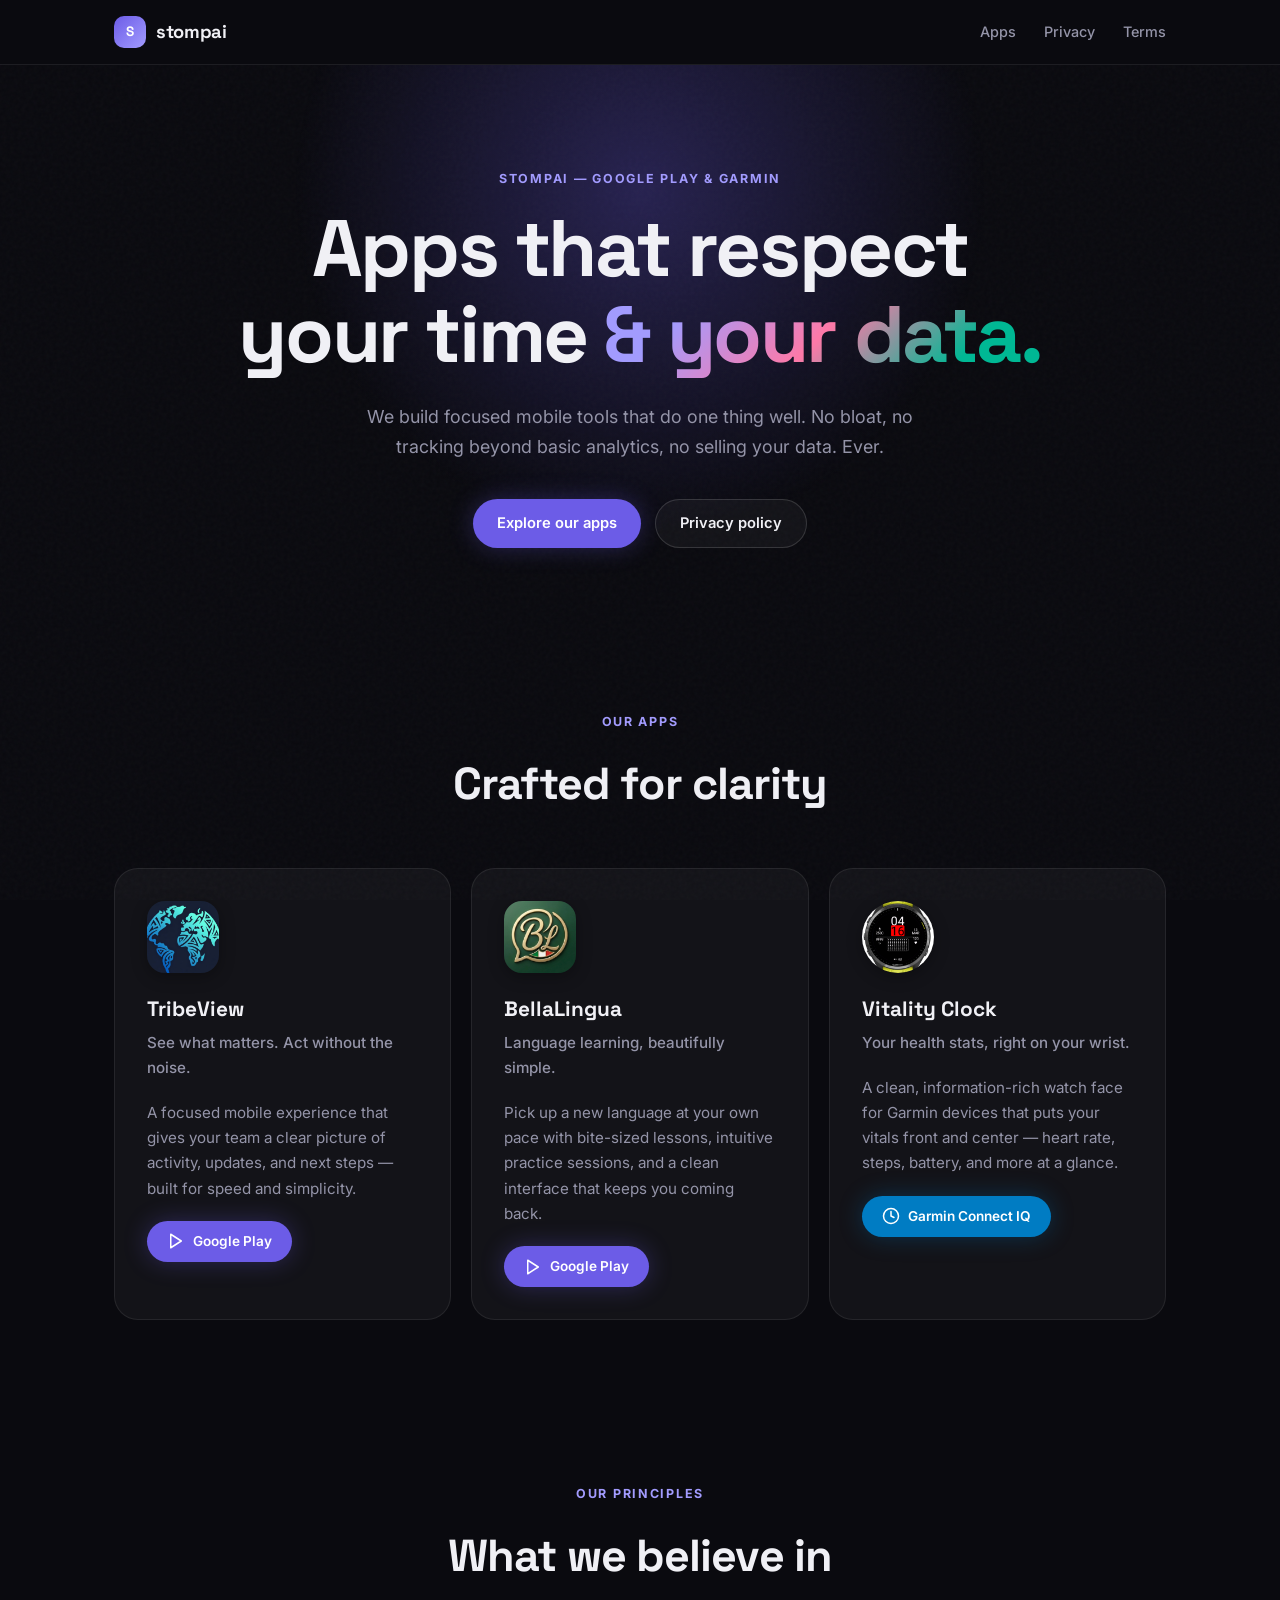
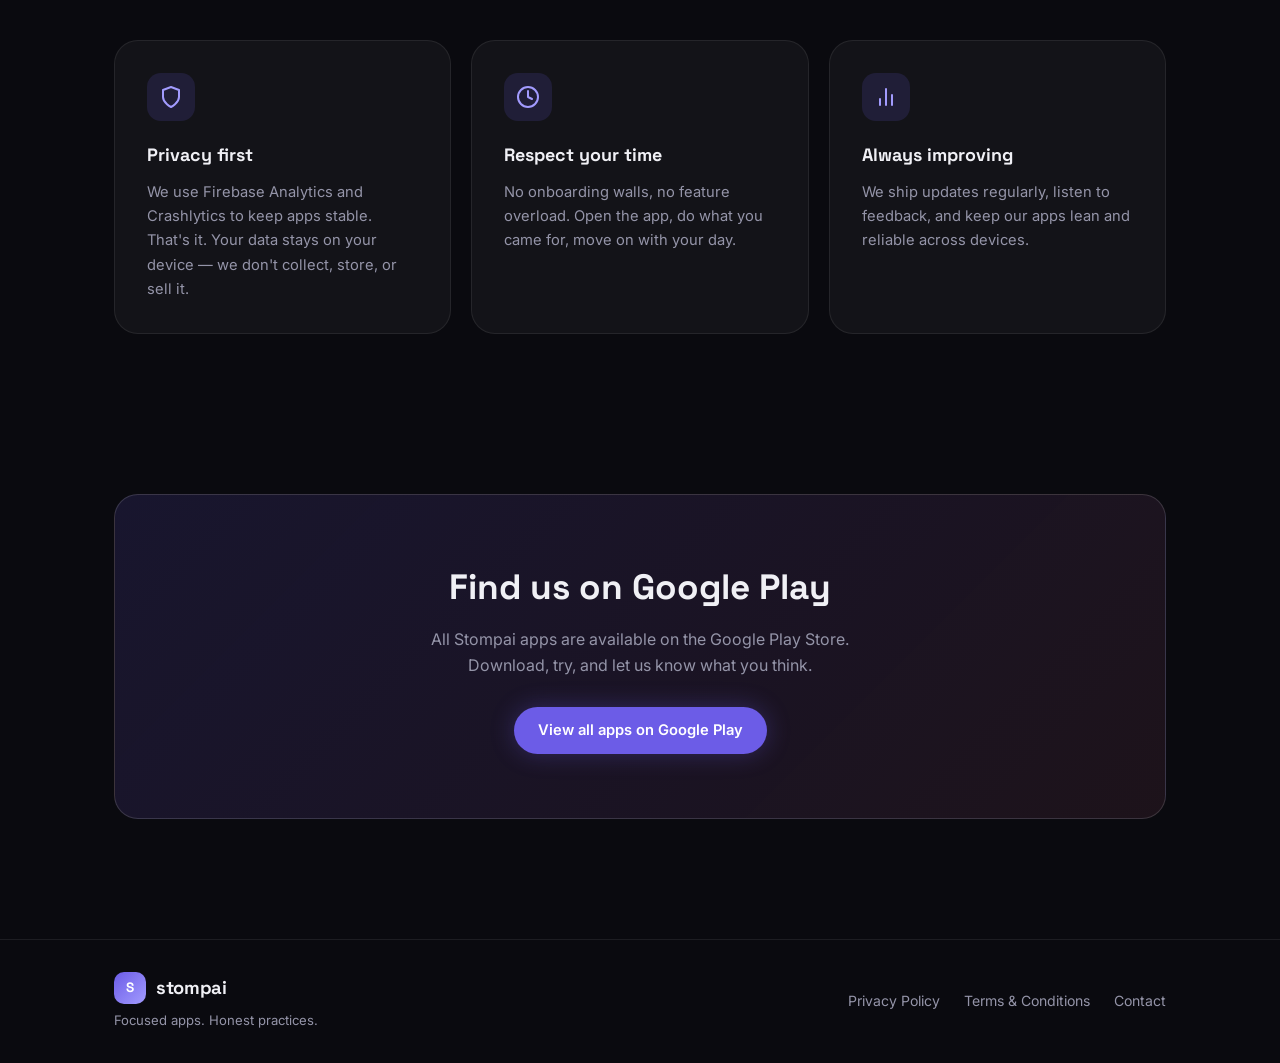
==== commit 5bc6e9d5: "VitalClock" ====
--- a/index.html
+++ b/index.html
@@ -3,10 +3,10 @@
   <head>
     <meta charset="UTF-8" />
     <meta name="viewport" content="width=device-width, initial-scale=1.0" />
-    <title>Stompai | Mobile Apps</title>
+    <title>Stompai | Apps</title>
     <meta
       name="description"
-      content="Stompai builds focused, beautifully crafted mobile apps. Discover TribeView, BellaLingua, and more on Google Play."
+      content="Stompai builds focused, beautifully crafted apps for Android and Garmin. Discover TribeView, BellaLingua, Vitality Clock, and more."
     />
     <link rel="preconnect" href="https://fonts.googleapis.com" />
     <link rel="preconnect" href="https://fonts.gstatic.com" crossorigin />
@@ -35,7 +35,7 @@
 
     <header class="hero">
       <div class="hero-inner">
-        <p class="eyebrow">Google Play &mdash; Stompai</p>
+        <p class="eyebrow">Stompai &mdash; Google Play &amp; Garmin</p>
         <h1>Apps that respect your time <span class="gradient-text">&amp; your data.</span></h1>
         <p class="lede">
           We build focused mobile tools that do one thing well. No bloat, no tracking beyond basic analytics, no selling your data. Ever.
@@ -92,6 +92,25 @@
               >
                 <svg width="18" height="18" viewBox="0 0 24 24" fill="none" stroke="currentColor" stroke-width="2" stroke-linecap="round" stroke-linejoin="round"><polygon points="5 3 19 12 5 21 5 3"></polygon></svg>
                 Google Play
+              </a>
+            </div>
+          </article>
+          <article class="app-card">
+            <img class="app-card-icon app-icon-round" src="images/vitalityclock-icon.png" alt="Vitality Clock icon" />
+            <div class="app-card-body">
+              <h3>Vitality Clock</h3>
+              <p class="app-tagline">Your health stats, right on your wrist.</p>
+              <p>
+                A clean, information-rich watch face for Garmin devices that puts your vitals front and center &mdash; heart rate, steps, battery, and more at a glance.
+              </p>
+              <a
+                class="btn btn-primary btn-sm btn-garmin"
+                href="https://apps.garmin.com/apps/ab6be34b-d97b-4071-a771-ae3b7877f855"
+                target="_blank"
+                rel="noreferrer"
+              >
+                <svg width="18" height="18" viewBox="0 0 24 24" fill="none" stroke="currentColor" stroke-width="2" stroke-linecap="round" stroke-linejoin="round"><circle cx="12" cy="12" r="10"></circle><polyline points="12 6 12 12 16 14"></polyline></svg>
+                Garmin Connect IQ
               </a>
             </div>
           </article>
--- a/styles.css
+++ b/styles.css
@@ -266,13 +266,14 @@
 
 .app-grid {
   display: grid;
-  grid-template-columns: repeat(2, 1fr);
+  grid-template-columns: repeat(3, 1fr);
   gap: 20px;
 }
 
 .app-card {
   display: flex;
-  gap: 24px;
+  flex-direction: column;
+  gap: 20px;
   padding: 32px;
   border-radius: var(--radius-lg);
   background: var(--surface);
@@ -293,6 +294,20 @@
   border-radius: 18px;
   object-fit: cover;
   box-shadow: 0 4px 16px rgba(0, 0, 0, 0.3);
+}
+
+.app-icon-round {
+  border-radius: 50%;
+}
+
+.btn-garmin {
+  background: #007cc3;
+  box-shadow: 0 0 24px rgba(0, 124, 195, 0.3);
+}
+
+.btn-garmin:hover {
+  background: #0091e5;
+  box-shadow: 0 0 36px rgba(0, 124, 195, 0.4);
 }
 
 .app-card-body h3 {
@@ -506,9 +521,13 @@
 
 /* ===== RESPONSIVE ===== */
 
-@media (max-width: 860px) {
+@media (max-width: 960px) {
   .app-grid {
     grid-template-columns: 1fr;
+  }
+
+  .app-card {
+    flex-direction: row;
   }
 
   .values-grid {
